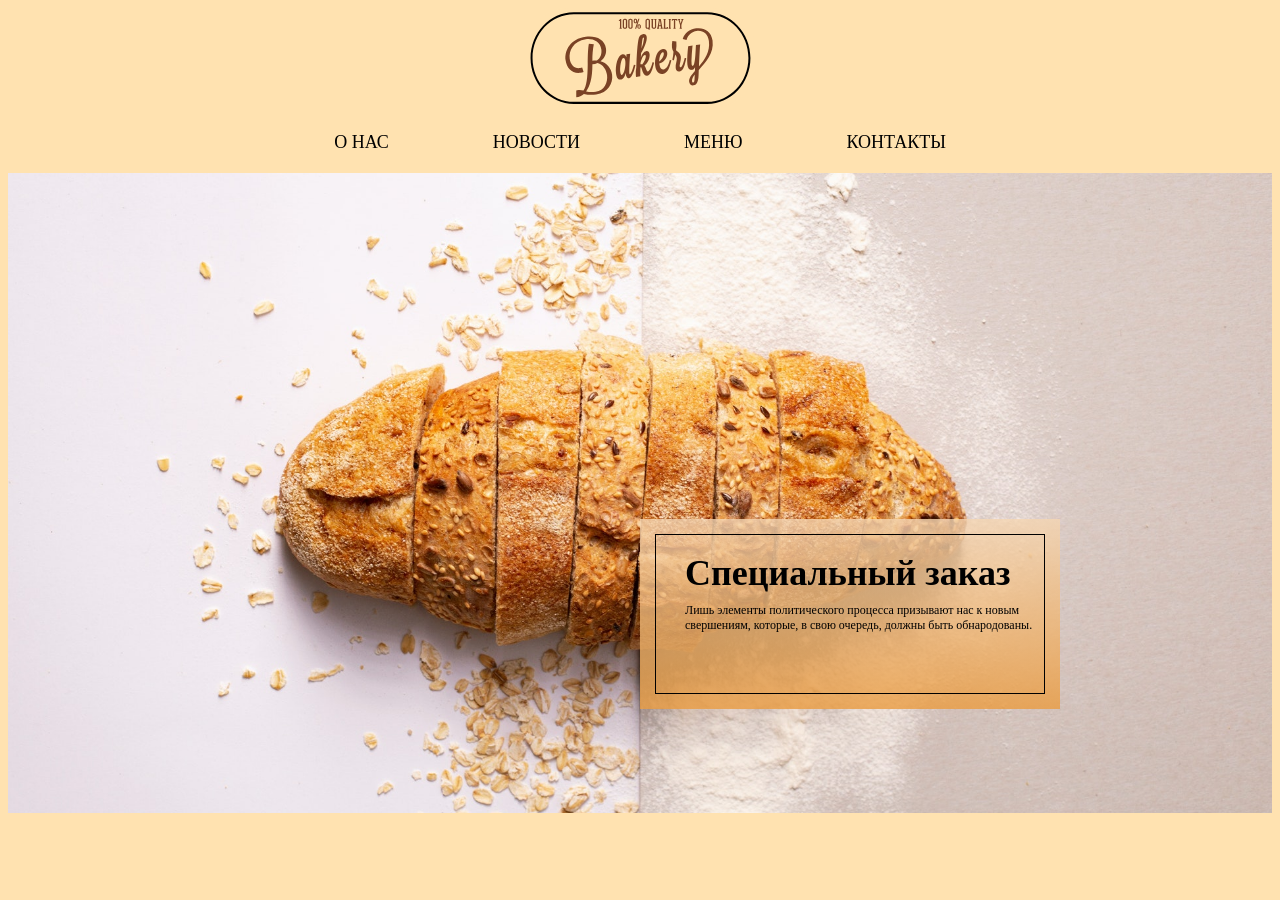
==== Project1/src/index.html @ e46666c9 "Сделал относительное положение блока selection-about__block для правильного отображения на разных ра" ====
<!DOCTYPE html>
<html lang="en">
<head>
    <meta charset="UTF-8">
    <meta name="viewport" content="width=device-width, initial-scale=1.0">
    <title>Магазин булочек</title>
    <meta name="'description" content="Лучшая выпечка в городе">
    <link rel="stylesheet" href="css/style.css">
</head>
<body>
<!--     В header входит логотип сайта, какая-нибудь инормация, 
     например о чем сайт
 -->
    <header>
        <img src="img/01-Logo.svg" alt="Изображение логотипа">
    </header>
     <nav>
        <!-- Это тег списков обертка-->
        <ul>
            <!-- Это вид списка li -->
            <li><a href="#">О НАС</a></li>
            <li><a href="#">НОВОСТИ</a></li>
            <li><a href="#">МЕНЮ</a></li>
            <li><a href="#">КОНТАКТЫ</a></li>

        </ul>
     </nav>
     <main>
        <section class="section-about">
            <div class="section-about__block">
                <div class="section-about__border">
                    <h1 class="section-about__title">Специальный заказ</h1>
                    <p class="section-about__text">Лишь элементы политического процесса призывают нас к новым свершениям, которые, в свою очередь, должны быть обнародованы.</p>
                </div>
            </div>
        </section>
        <section></section>
        <section></section>
     </main>
     <footer>
        <nav>

        </nav>
     </footer>

</body>
</html>
---- Project1/src/css/style.css ----
* {
    box-sizing: border-box;
}

body {
    background-color: #FFE2B0;
}
header {
    text-align: center;
    margin-bottom: 20px;
}

ul {
    /*Это чтобы убрать точки в списках*/    
    list-style-type: none;
    text-align: center;
    padding: 0px;
}

li {
    display: inline;
    margin-right: 100px;
}

a {
    
    color: black;
    /* Это декорация цвета, подчеркивание, жирный, курсив и т.д. */
    /*text-decoration: none;*/
    text-decoration: none;
    font-size: 18px;
}

li:last-child {
    margin-right: 0px;
}

nav {
    margin-bottom: 20px;
}

.section-about {
    height: 640px;
    background-image: url(../img/01-Картинка-фона.jpg);
    background-position: center;
    background-size: cover;
    background-repeat: no-repeat;
    position: relative;
}

.section-about__block {
    width: 420px;
    height: 190px;
    position: absolute;
    top: 54%;
    left: 50%;
    background: linear-gradient(180deg, rgba(244,213,178,0.8)0%,
     rgba(234,156,65,0.8)100%);
    padding-top: 15px;
}


.section-about__border {
    width: 390px;
    height: 160px;
    border: 1px solid black;
    margin: 0 auto;
    padding: 17px 0 0 29px;
    text-align: left;
}

.section-about__title {
    font-size: 36px;
    margin: 0;
    margin-bottom: 9px;
}

.section-about__text {
    font-size: 12px;
    margin: 0;

}
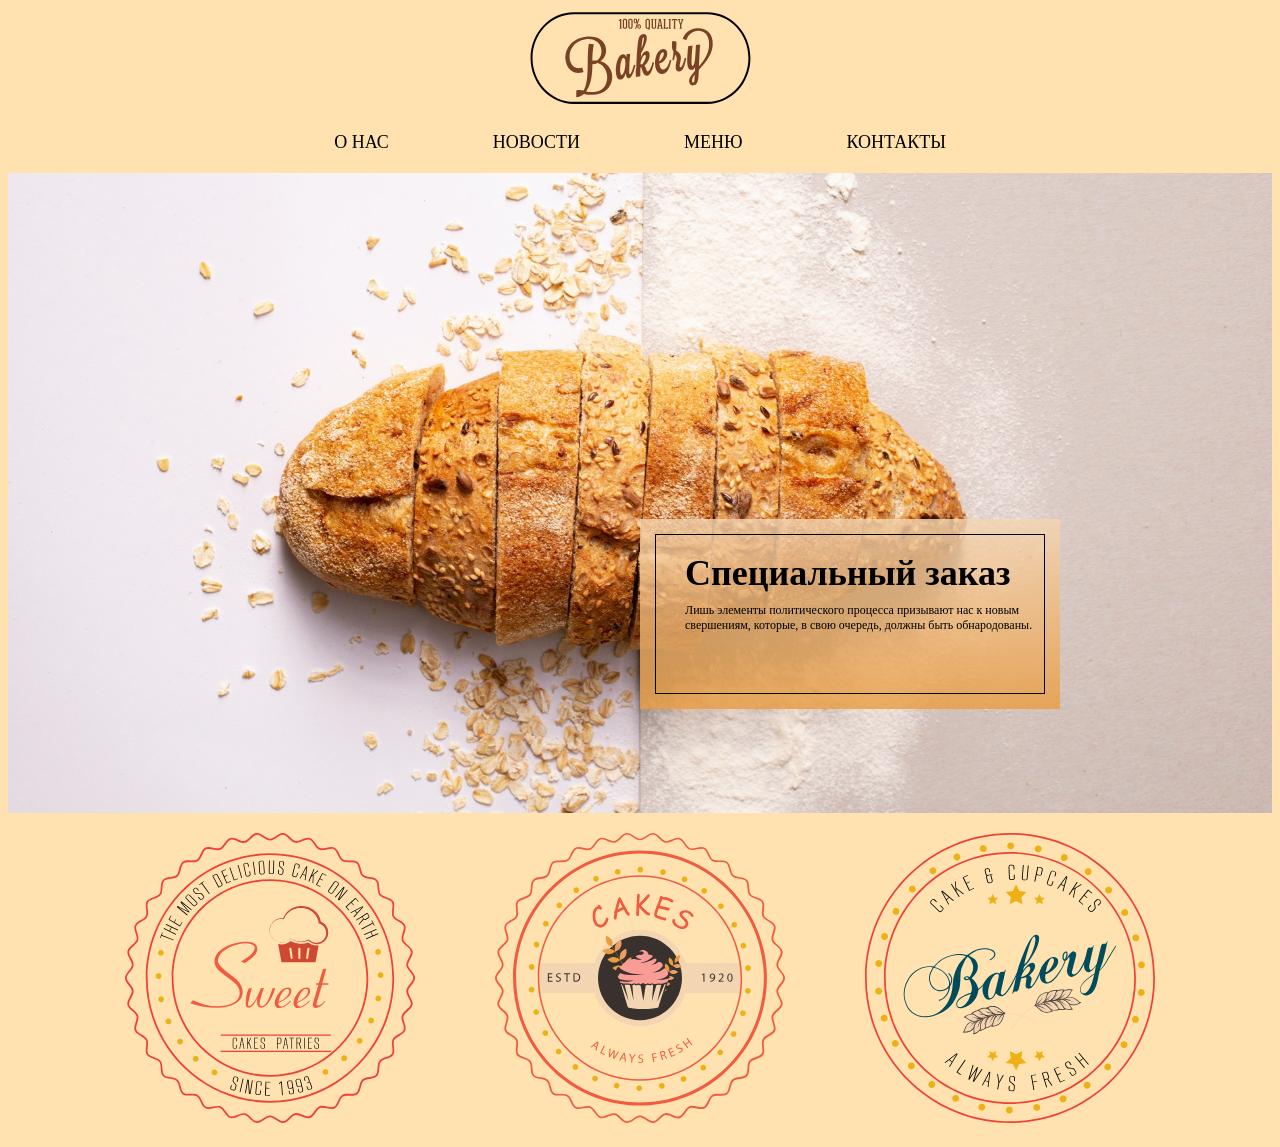
==== commit e3b8014d: "Добавил три иконки на сайт и научился использовать дочерние селекторы" ====
--- a/Project1/src/index.html
+++ b/Project1/src/index.html
@@ -34,7 +34,13 @@
                 </div>
             </div>
         </section>
-        <section></section>
+        <section class="section-description">
+            <div class="section-description__icon-box">
+                <img src="icons/01-Иконка.svg" alt="">
+                <img src="icons/02-Иконка.svg" alt="">
+                <img src="icons/03-Иконка.svg" alt="">
+            </div>
+        </section>
         <section></section>
      </main>
      <footer>
--- a/Project1/src/css/style.css
+++ b/Project1/src/css/style.css
@@ -46,6 +46,7 @@
     background-size: cover;
     background-repeat: no-repeat;
     position: relative;
+    margin-bottom: 20px;
 }
 
 .section-about__block {
@@ -79,4 +80,18 @@
     font-size: 12px;
     margin: 0;
 
-}+}
+
+.section-description__icon-box {
+    text-align: center;
+}
+
+.section-description__icon-box img {
+    margin-right: 76px;
+}
+
+
+.section-description__icon-box img:last-child {
+    margin-right: 0px;
+}
+
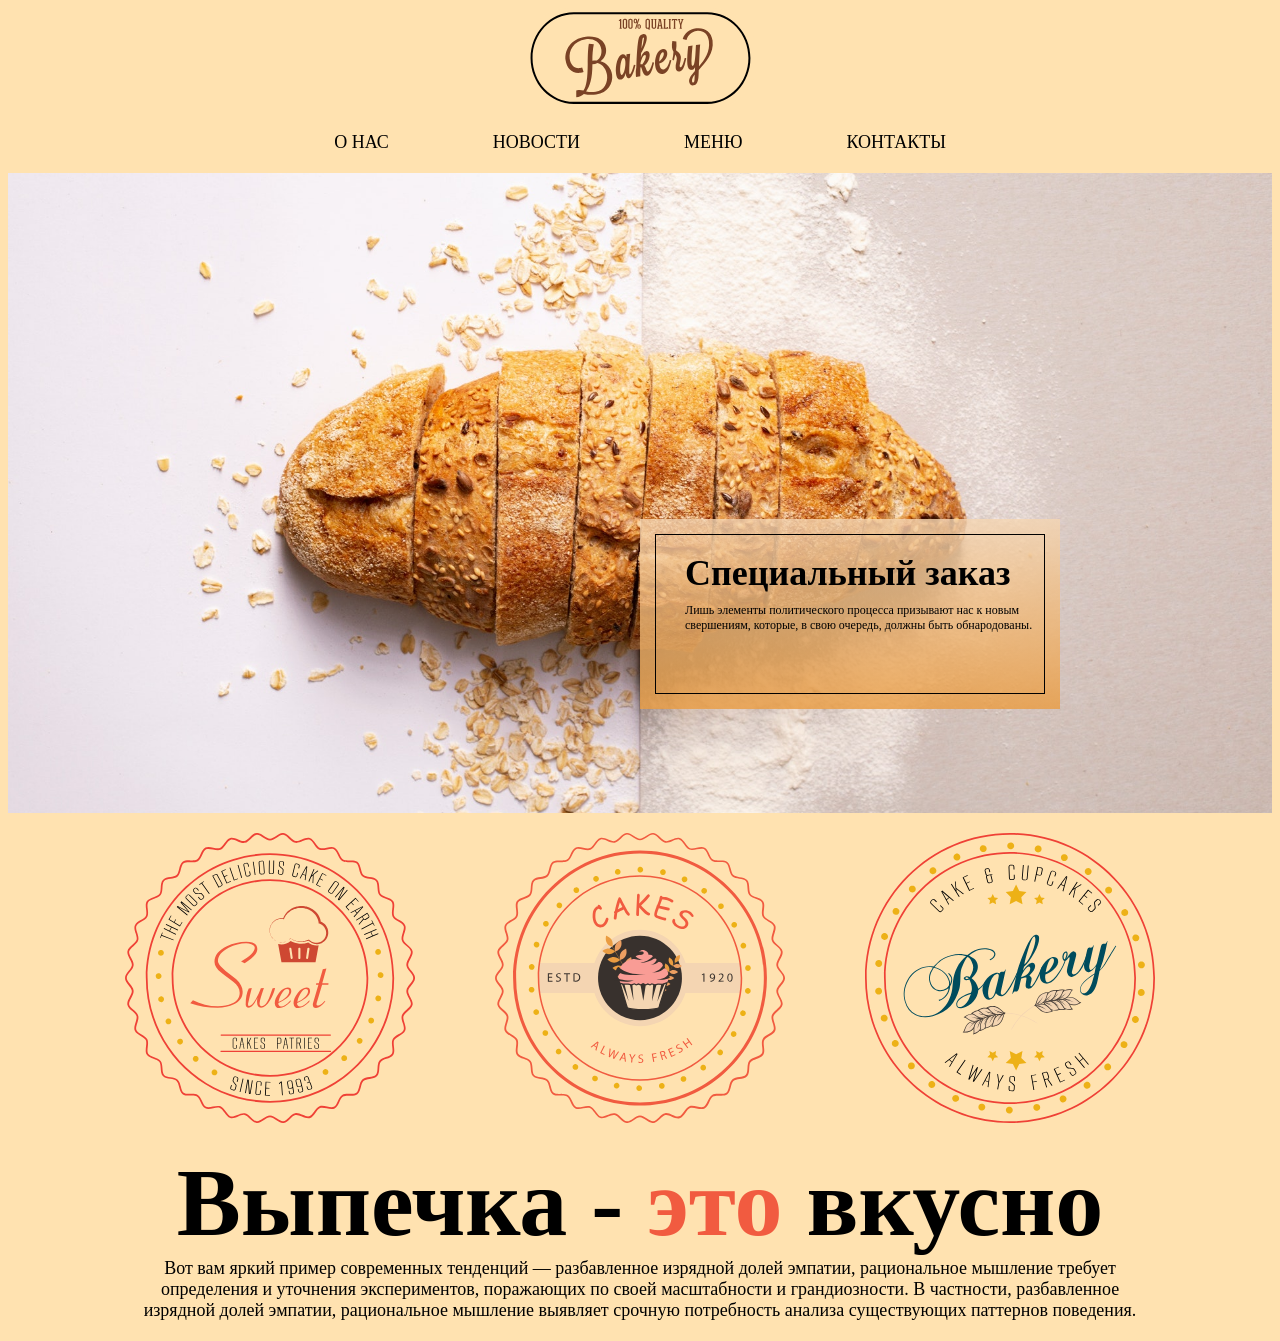
==== commit f8d9169e: "Узнал про тег span. Добавил на сайт рыбатекст и заголовок для нашей секции описания" ====
--- a/Project1/src/index.html
+++ b/Project1/src/index.html
@@ -40,6 +40,12 @@
                 <img src="icons/02-Иконка.svg" alt="">
                 <img src="icons/03-Иконка.svg" alt="">
             </div>
+            <div class="section-description__text-box">
+                <h2 class="section-description__title">
+                    Выпечка - <span class="red">это</span> вкусно
+                </h2>
+                <p class="section-description__text">Вот вам яркий пример современных тенденций — разбавленное изрядной долей эмпатии, рациональное мышление требует определения и уточнения экспериментов, поражающих по своей масштабности и грандиозности. В частности, разбавленное изрядной долей эмпатии, рациональное мышление выявляет срочную потребность анализа существующих паттернов поведения.</p>
+            </div>
         </section>
         <section></section>
      </main>
--- a/Project1/src/css/style.css
+++ b/Project1/src/css/style.css
@@ -84,6 +84,7 @@
 
 .section-description__icon-box {
     text-align: center;
+    margin-bottom: 20px;
 }
 
 .section-description__icon-box img {
@@ -95,3 +96,20 @@
     margin-right: 0px;
 }
 
+.section-description__title {
+    font-size: 96px;
+    margin: 0px;
+    text-align: center;
+}
+
+.red {
+    color: #F15B40;
+}
+
+.section-description__text {
+    font-size: 18px;
+    margin: 0px;
+    text-align: center;
+    width: 1000px;
+    margin: 0 auto;
+}
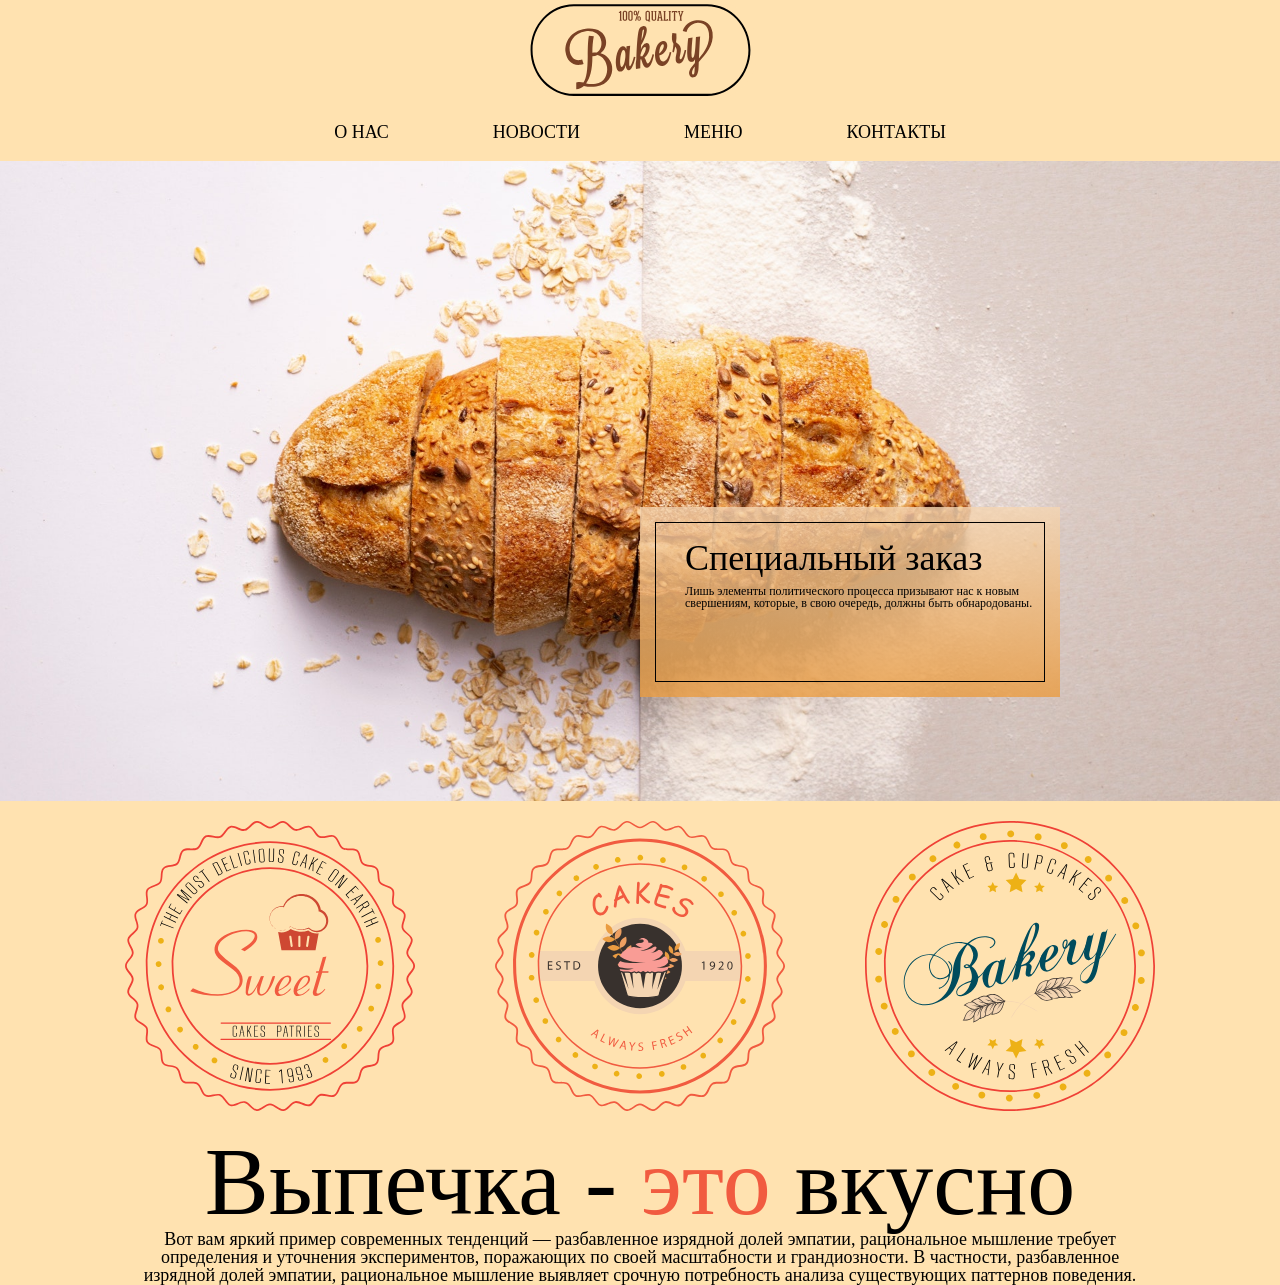
==== commit ad26d4c9: "Добавил reset и normalize для того, чтобы сайт выглядел на всех устройствах одинаково и не имел нену" ====
--- a/Project1/src/index.html
+++ b/Project1/src/index.html
@@ -5,6 +5,8 @@
     <meta name="viewport" content="width=device-width, initial-scale=1.0">
     <title>Магазин булочек</title>
     <meta name="'description" content="Лучшая выпечка в городе">
+    <link rel="stylesheet" href="css/reset.css">
+    <link rel="stylesheet" href="css/normalize.css">
     <link rel="stylesheet" href="css/style.css">
 </head>
 <body>
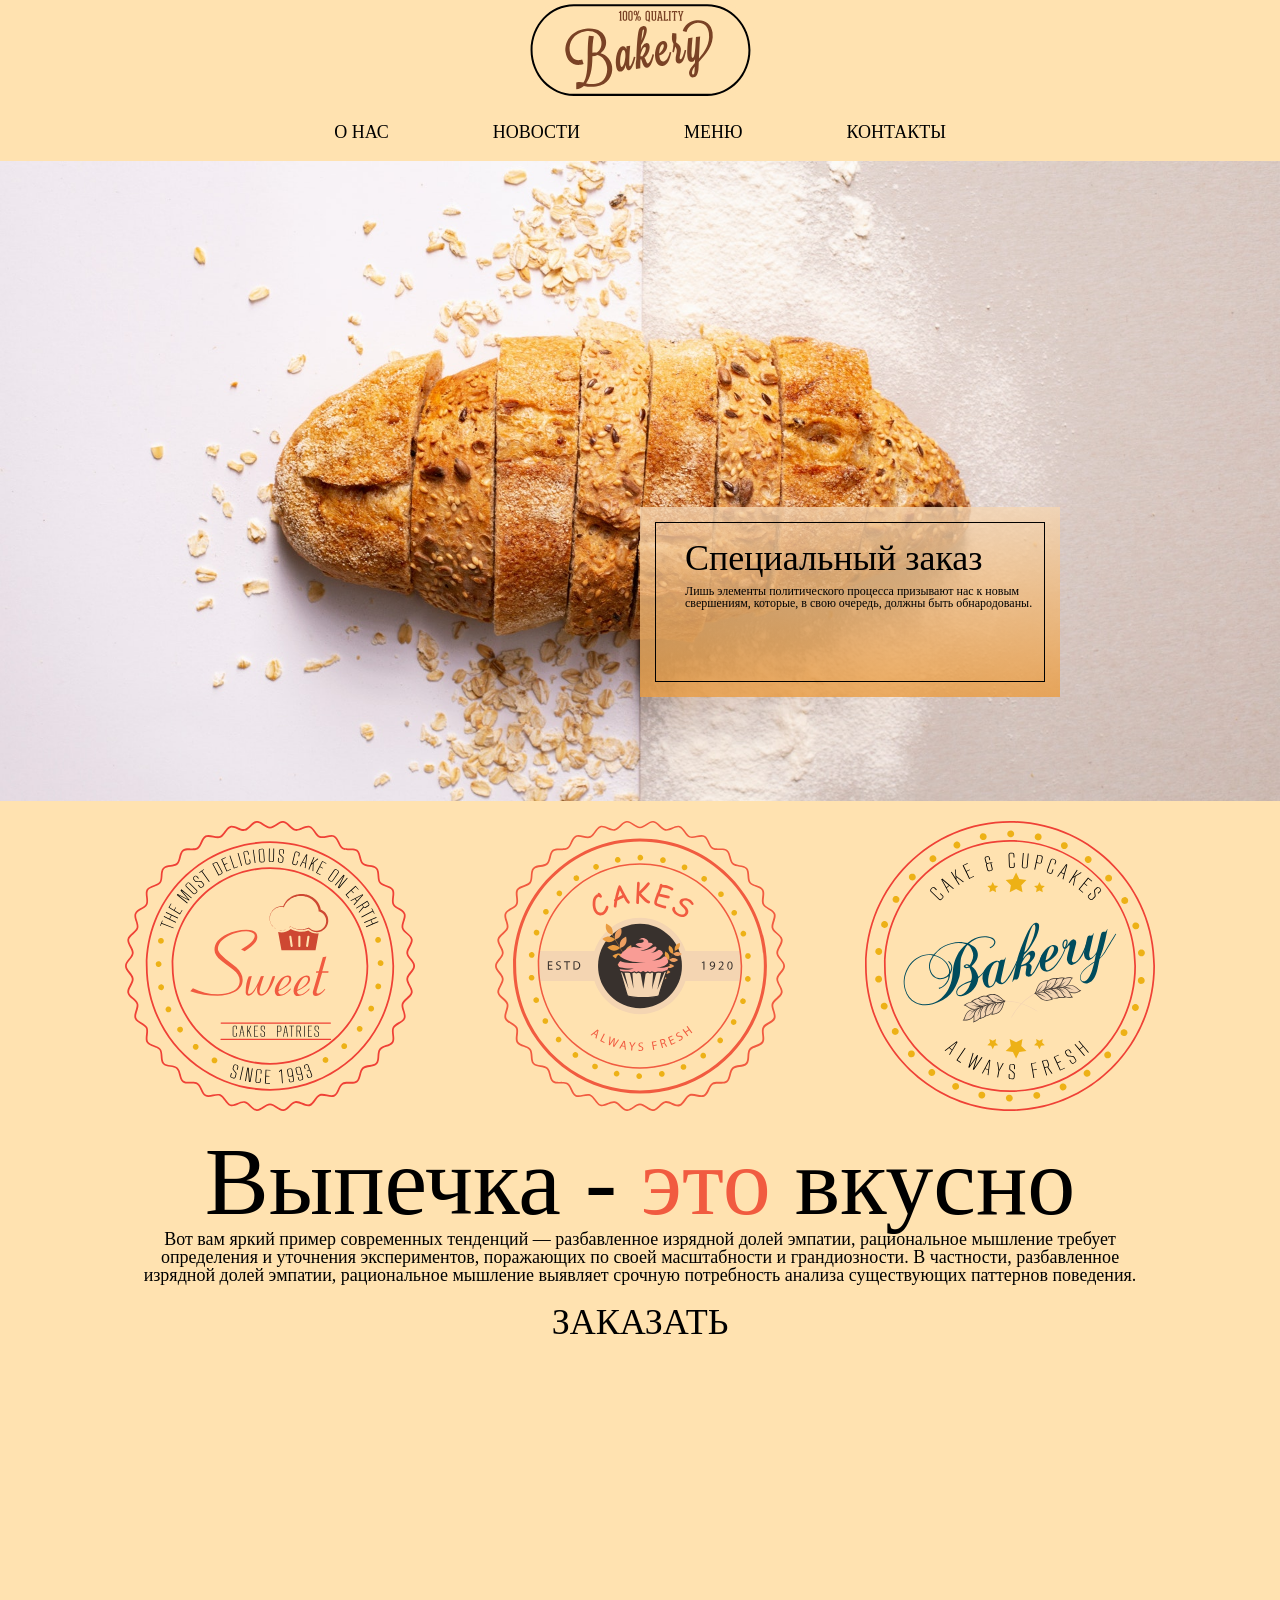
==== commit 7a8b106b: "Научился вставлять карты в сайт" ====
--- a/Project1/src/index.html
+++ b/Project1/src/index.html
@@ -49,7 +49,10 @@
                 <p class="section-description__text">Вот вам яркий пример современных тенденций — разбавленное изрядной долей эмпатии, рациональное мышление требует определения и уточнения экспериментов, поражающих по своей масштабности и грандиозности. В частности, разбавленное изрядной долей эмпатии, рациональное мышление выявляет срочную потребность анализа существующих паттернов поведения.</p>
             </div>
         </section>
-        <section></section>
+        <section class="section-map">
+            <h3 class="section-map__title">ЗАКАЗАТЬ</h3>
+            <iframe src="https://yandex.ru/map-widget/v1/?um=constructor%3A5727fea097af754685cbe04ae1cc49a1f13a421a8f7fd9d44089296d999c81c8&amp;source=constructor" width="900" height="400" frameborder="0"></iframe>
+        </section>
      </main>
      <footer>
         <nav>
--- a/Project1/src/css/style.css
+++ b/Project1/src/css/style.css
@@ -82,6 +82,10 @@
 
 }
 
+.section-description {
+    margin-bottom: 20px;
+}
+
 .section-description__icon-box {
     text-align: center;
     margin-bottom: 20px;
@@ -112,4 +116,15 @@
     text-align: center;
     width: 1000px;
     margin: 0 auto;
+}
+
+.section-map__title {
+    margin-bottom: 20px;
+    text-align: center;
+    font-size: 36px;
+}
+
+iframe {
+    display: block;
+    margin: 0 auto;
 }
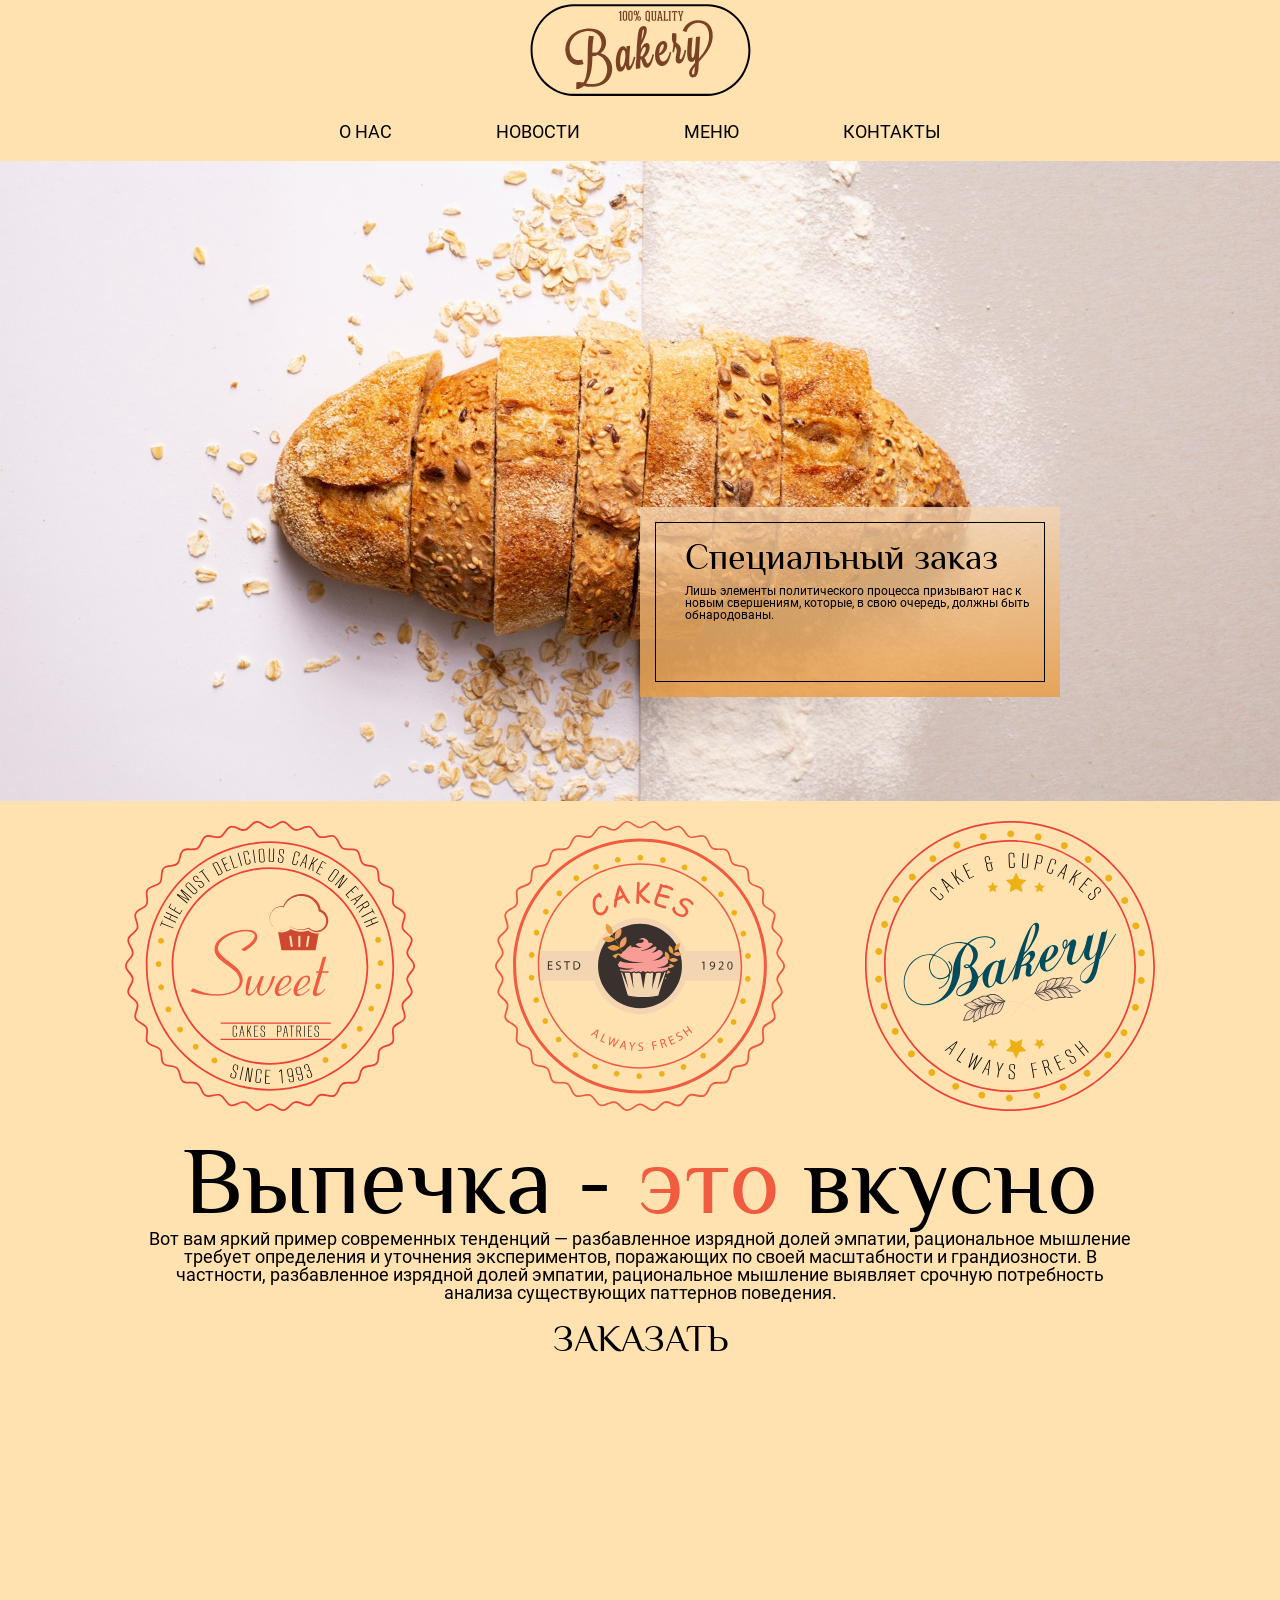
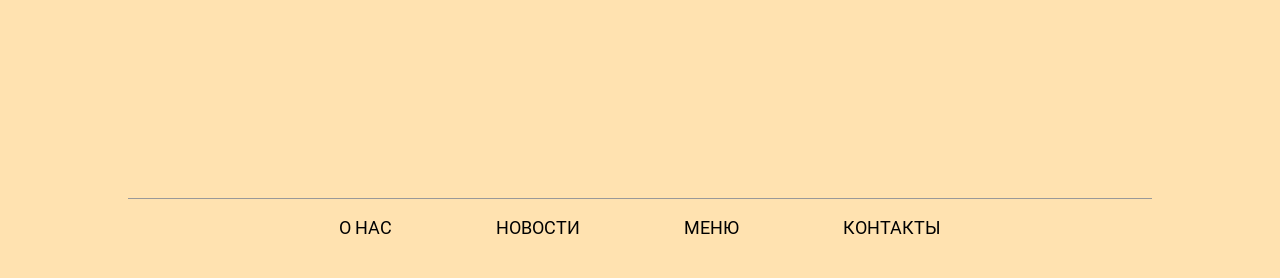
==== commit b788dbc2: "Добавил шрифты на сайт, добавил маленькую полосу снизу сайта для стиля" ====
--- a/Project1/src/index.html
+++ b/Project1/src/index.html
@@ -5,6 +5,7 @@
     <meta name="viewport" content="width=device-width, initial-scale=1.0">
     <title>Магазин булочек</title>
     <meta name="'description" content="Лучшая выпечка в городе">
+    
     <link rel="stylesheet" href="css/reset.css">
     <link rel="stylesheet" href="css/normalize.css">
     <link rel="stylesheet" href="css/style.css">
@@ -55,8 +56,16 @@
         </section>
      </main>
      <footer>
+        <hr>
         <nav>
+            <ul>
+            <!-- Это вид списка li -->
+            <li><a href="#">О НАС</a></li>
+            <li><a href="#">НОВОСТИ</a></li>
+            <li><a href="#">МЕНЮ</a></li>
+            <li><a href="#">КОНТАКТЫ</a></li>
 
+        </ul>
         </nav>
      </footer>
 
--- a/Project1/src/css/style.css
+++ b/Project1/src/css/style.css
@@ -2,9 +2,45 @@
     box-sizing: border-box;
 }
 
+html {
+    font-family: 'Roboto!';
+}
+
+@font-face {
+    font-family: 'Roboto!';
+    src: local('Roboto');
+    src: url('../fonts/Roboto-Regular.eot');
+    src: url('../fonts/Roboto-Regular.eot?#iefix') format('embedded-opentype'),
+    url('../fonts/Roboto-Regular.woff') format('woff'),
+    url('../fonts/Roboto-Regular.ttf') format('truetype');
+    font-weight: 400;
+    font-style: normal;
+    }
+
+@font-face {
+    font-family: 'Roboto!';
+    src: url('../fonts/Roboto-Bold.eot');
+    src: url('../fonts/Roboto-Bold.eot?#iefix') format('embedded-opentype'),
+    url('../fonts/Roboto-Bold.woff') format('woff'),
+    url('../fonts/Roboto-Bold.ttf') format('truetype');
+    font-weight: 700;
+    font-style: normal;
+    }
+
+@font-face {
+    font-family: 'Philosopher';
+    src: url('../font/Philosopher.eot');
+    src: url('../fonts/Philosopher.eot?#iefix') format('embedded-opentype'),
+    url('../fonts/Philosopher.woff') format('woff'),
+    url('../fonts/Philosopher.ttf') format('truetype');
+    font-weight: normal;
+    font-style: normal;
+    }
+
 body {
     background-color: #FFE2B0;
 }
+
 header {
     text-align: center;
     margin-bottom: 20px;
@@ -74,6 +110,7 @@
     font-size: 36px;
     margin: 0;
     margin-bottom: 9px;
+    font-family: 'Philosopher';
 }
 
 .section-about__text {
@@ -104,6 +141,7 @@
     font-size: 96px;
     margin: 0px;
     text-align: center;
+    font-family: 'Philosopher', sans-serif;
 }
 
 .red {
@@ -117,14 +155,35 @@
     width: 1000px;
     margin: 0 auto;
 }
+.section-map {
+    margin-bottom: 20px;
+}
 
 .section-map__title {
     margin-bottom: 20px;
     text-align: center;
     font-size: 36px;
+    font-family: 'Philosopher', sans-serif;
 }
 
 iframe {
     display: block;
     margin: 0 auto;
-}+}
+
+hr {
+    border: none;
+    width: 1024px;
+    border-top: 1px solid #999999;
+    margin: 0 auto;
+    margin-bottom: 20px;
+}
+
+footer {
+    height: 80px;
+}
+
+h1 {
+    font-family: 'Philosopher', sans-serif;
+}
+
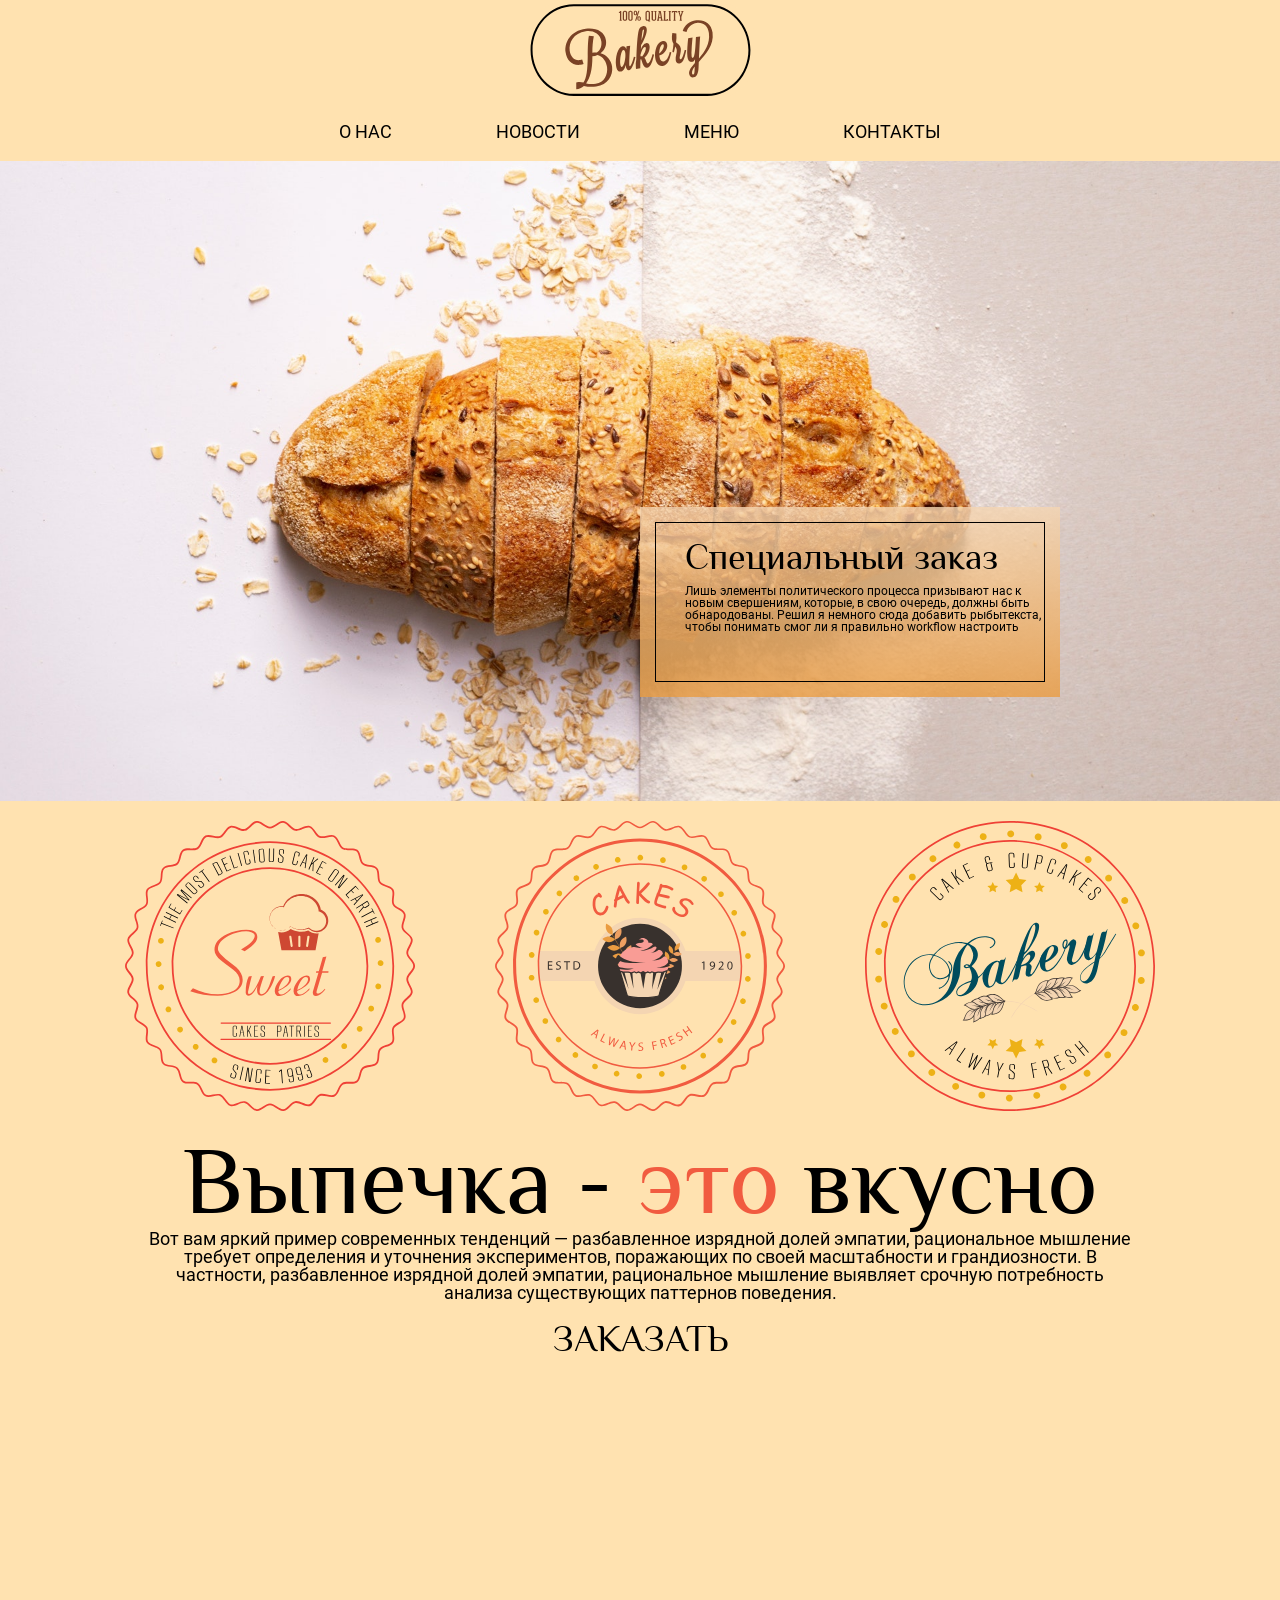
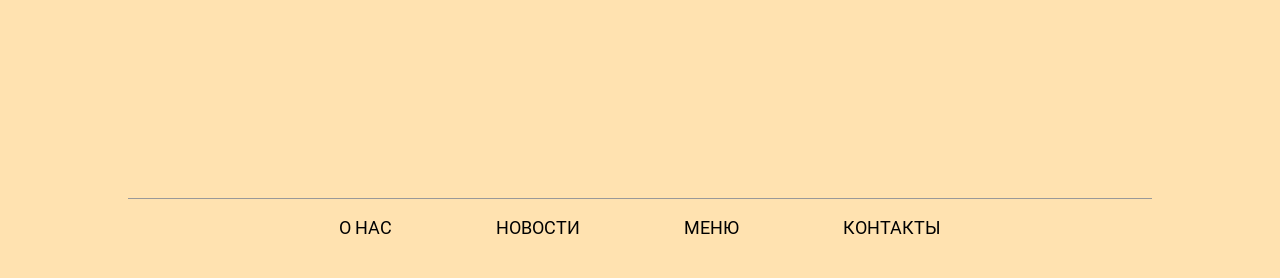
==== commit 14e8a562: "Добавил рыбатекст" ====
--- a/Project1/src/index.html
+++ b/Project1/src/index.html
@@ -11,16 +11,11 @@
     <link rel="stylesheet" href="css/style.css">
 </head>
 <body>
-<!--     В header входит логотип сайта, какая-нибудь инормация, 
-     например о чем сайт
- -->
     <header>
         <img src="img/01-Logo.svg" alt="Изображение логотипа">
     </header>
      <nav>
-        <!-- Это тег списков обертка-->
         <ul>
-            <!-- Это вид списка li -->
             <li><a href="#">О НАС</a></li>
             <li><a href="#">НОВОСТИ</a></li>
             <li><a href="#">МЕНЮ</a></li>
@@ -33,7 +28,7 @@
             <div class="section-about__block">
                 <div class="section-about__border">
                     <h1 class="section-about__title">Специальный заказ</h1>
-                    <p class="section-about__text">Лишь элементы политического процесса призывают нас к новым свершениям, которые, в свою очередь, должны быть обнародованы.</p>
+                    <p class="section-about__text">Лишь элементы политического процесса призывают нас к новым свершениям, которые, в свою очередь, должны быть обнародованы. Решил я немного сюда добавить рыбытекста, чтобы понимать смог ли я правильно workflow настроить</p>
                 </div>
             </div>
         </section>
@@ -59,13 +54,13 @@
         <hr>
         <nav>
             <ul>
-            <!-- Это вид списка li -->
-            <li><a href="#">О НАС</a></li>
-            <li><a href="#">НОВОСТИ</a></li>
-            <li><a href="#">МЕНЮ</a></li>
-            <li><a href="#">КОНТАКТЫ</a></li>
 
-        </ul>
+                <li><a href="#">О НАС</a></li>
+                <li><a href="#">НОВОСТИ</a></li>
+                <li><a href="#">МЕНЮ</a></li>
+                <li><a href="#">КОНТАКТЫ</a></li>
+
+            </ul>
         </nav>
      </footer>
 
